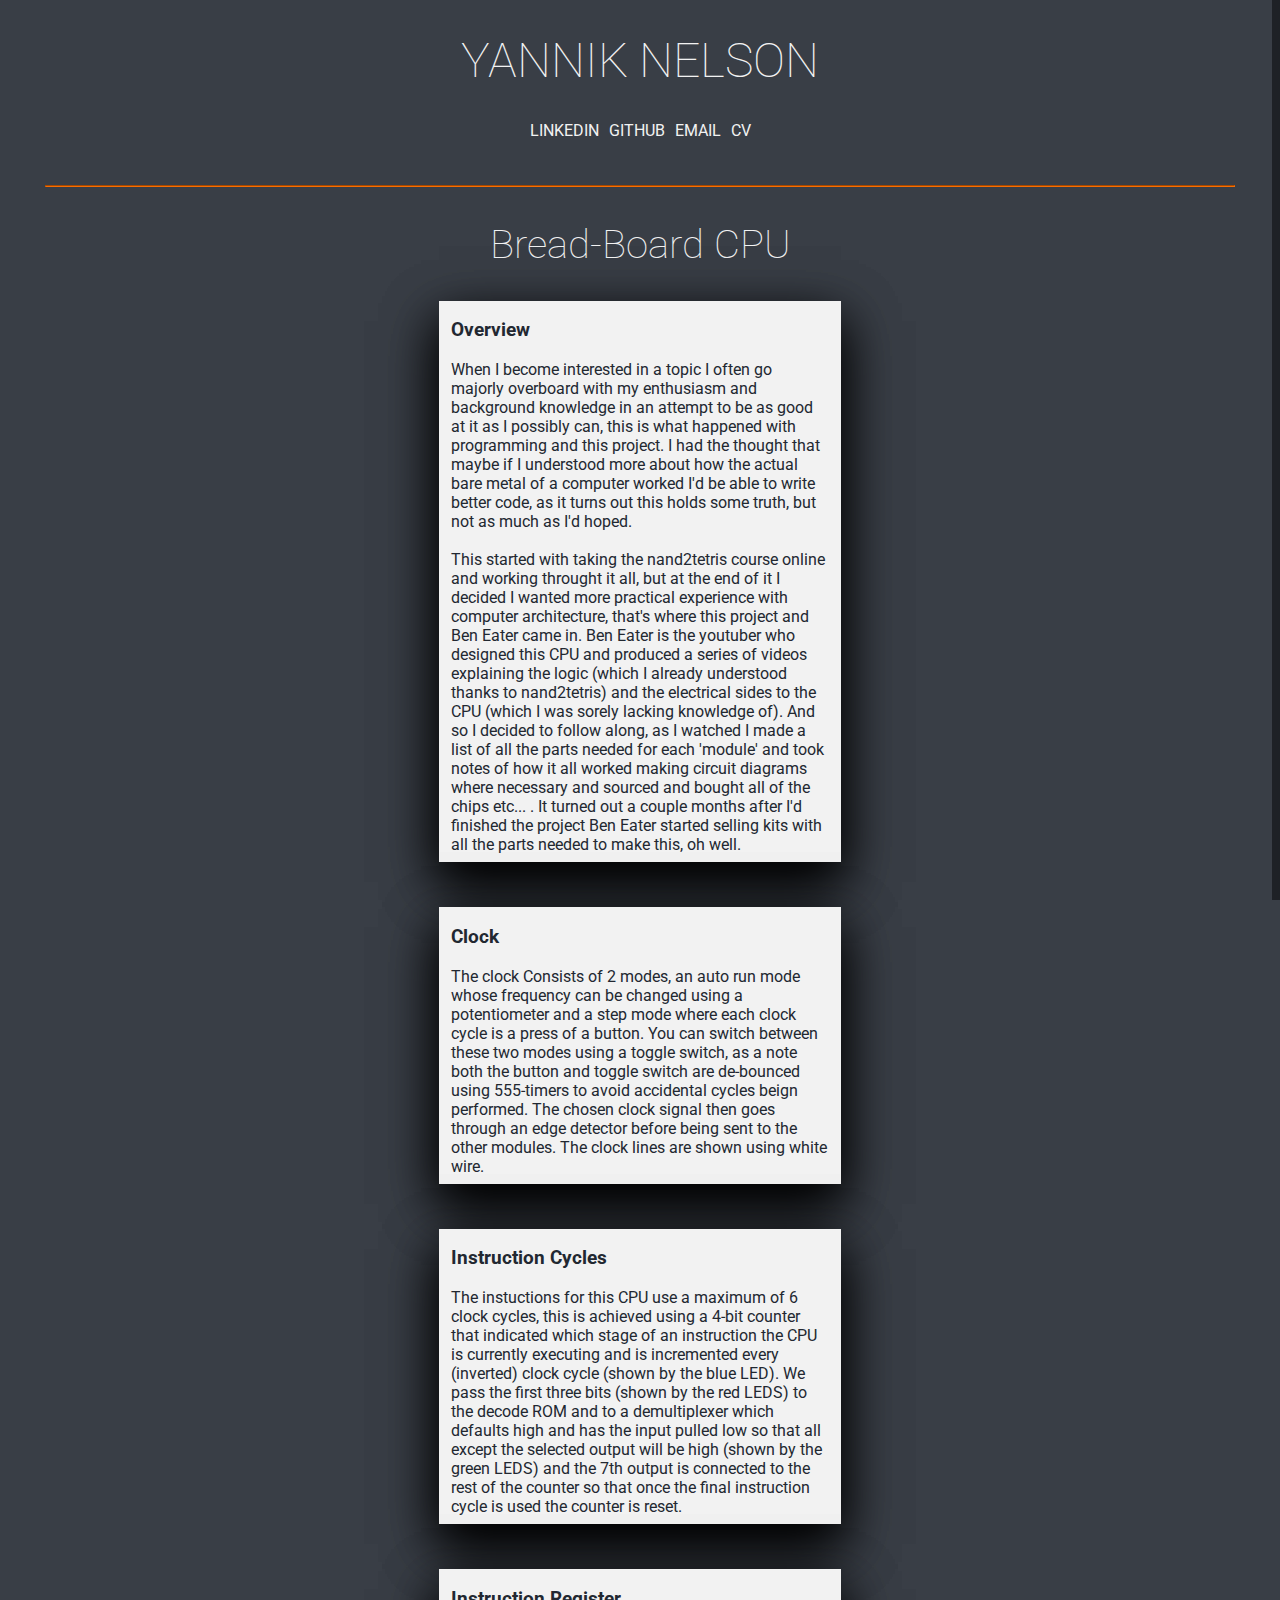
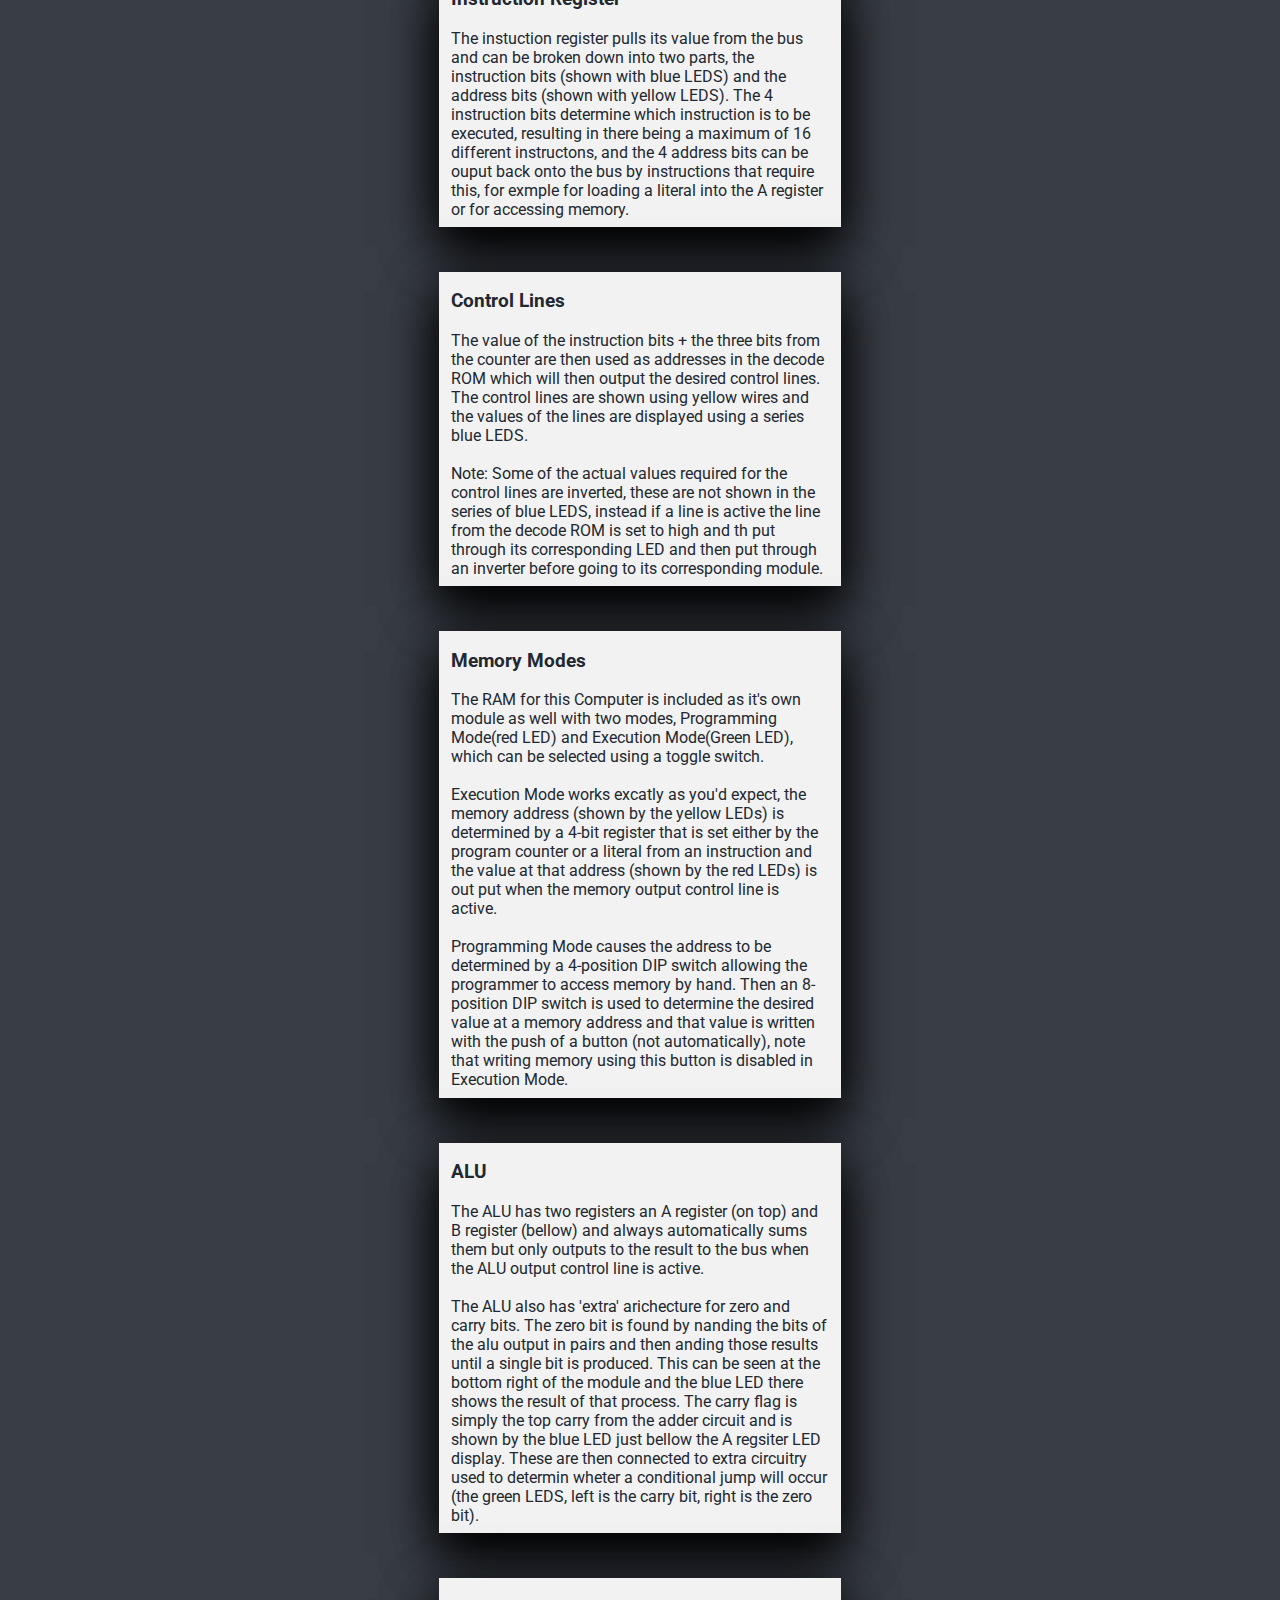
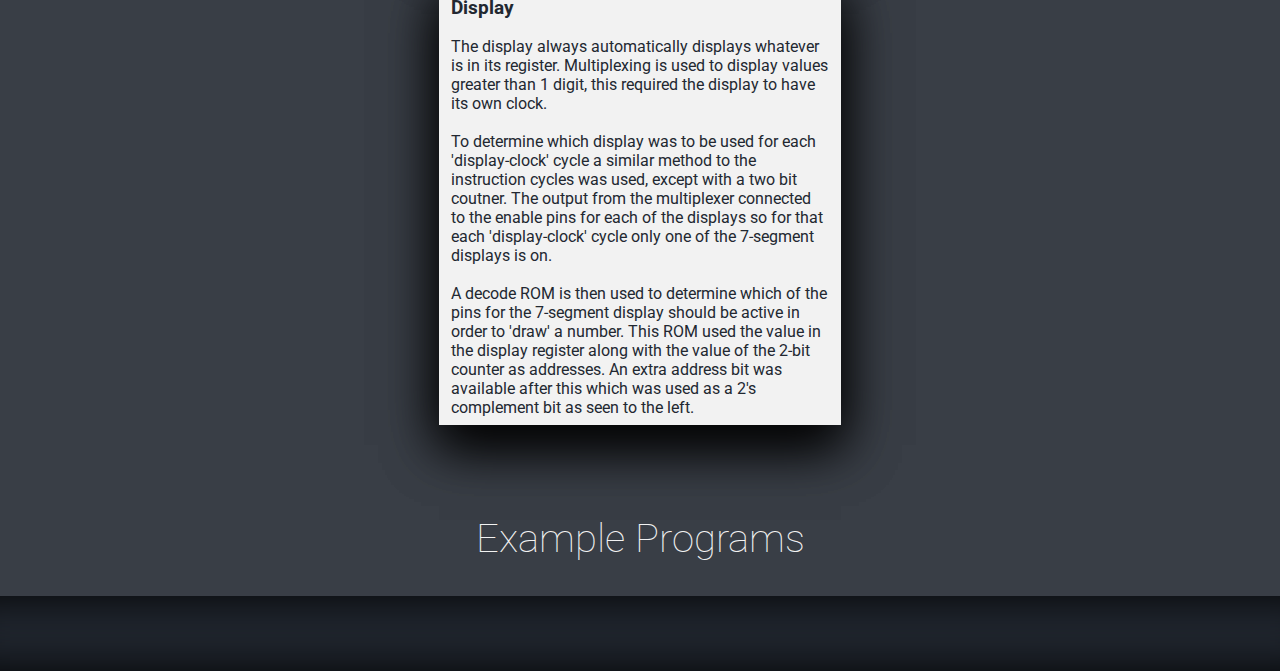
==== BreadBoardCPU.html @ 8fcc17ab "almost completed BBCPU blog" ====
<!DOCTYPE html>
<html lang="en">
  <head>
    <meta charset="UTF-8" />
    <meta name="viewport" content="width=device-width, initial-scale=1.0" />
    <link rel="stylesheet" href="CSS/main.min.css" />
    <link rel="stylesheet" href="CSS/blogPost.min.css" />
    <link href="/favicon.ico" rel="icon" type="image/x-icon" />
    <title>Yannik Nelson - BreadBoard CPU</title>
  </head>
  <body>
    <div id="scrollbar"></div>
    <div id="scrollThumb"></div>
    <header>
      <div class="header-container">
        <div class="content">
          <h1><a href="index.html">Yannik Nelson</a></h1>
          <div class="links">
            <a href="https://www.linkedin.com/in/yannik-nelson" target="_blank"
              >LinkedIn</a
            >
            <a href="https://github.com/yanniknelson" target="_blank">Github</a>
            <a href="mailto:yannikdanielnelson@gmail.com" target="_blank"
              >Email</a
            >
            <a href="Yannik-Nelson_CV.pdf" target="_blank">CV</a>
          </div>
        </div>
      </div>
      <hr />
    </header>
    <main>
      <h2>
        Bread-Board CPU
      </h2>
      <div class="content">
        <section class="paragraph left">
          <img
            src="/Images/BreadBoard-CPU-overview-annotated.png"
            alt=""
            class="second"
          />
          <div class="blogText">
            <h3>Overview</h3>
            <p class="with_header">
              When I become interested in a topic I often go majorly overboard
              with my enthusiasm and background knowledge in an attempt to be as
              good at it as I possibly can, this is what happened with
              programming and this project. I had the thought that maybe if I
              understood more about how the actual bare metal of a computer
              worked I'd be able to write better code, as it turns out this
              holds some truth, but not as much as I'd hoped.<br />
              <br />
              This started with taking the
              <a href="https://www.nand2tetris.org/">nand2tetris</a> course
              online and working throught it all, but at the end of it I decided
              I wanted more practical experience with computer architecture,
              that's where this project and
              <a href="https://www.youtube.com/user/eaterbc">Ben Eater</a> came
              in. Ben Eater is the youtuber who designed this CPU and produced a
              series of videos explaining the logic (which I already understood
              thanks to nand2tetris) and the electrical sides to the CPU (which
              I was sorely lacking knowledge of). And so I decided to follow
              along, as I watched I made a list of all the parts needed for each
              'module' and took notes of how it all worked making circuit
              diagrams where necessary and sourced and bought all of the chips
              etc... . It turned out a couple months after I'd finished the
              project Ben Eater started selling kits with all the parts needed
              to make this, oh well.
            </p>
          </div>
        </section>
        <section class="paragraph right">
          <img src="/Images/clock-modes.gif" alt="" class="first" />
          <div class="blogText">
            <h3>Clock</h3>
            <p class="with_header">
              The clock Consists of 2 modes, an auto run mode whose frequency
              can be changed using a potentiometer and a step mode where each
              clock cycle is a press of a button. You can switch between these
              two modes using a toggle switch, as a note both the button and
              toggle switch are de-bounced using 555-timers to avoid accidental
              cycles beign performed. The chosen clock signal then goes through
              an edge detector before being sent to the other modules. The clock
              lines are shown using white wire.
            </p>
          </div>
        </section>
        <section class="paragraph left">
          <img src="/Images/Instruction-Cycles.gif" alt="" class="second" />
          <div class="blogText">
            <h3>Instruction Cycles</h3>
            <p class="with_header">
              The instuctions for this CPU use a maximum of 6 clock cycles, this
              is achieved using a 4-bit counter that indicated which stage of an
              instruction the CPU is currently executing and is incremented
              every (inverted) clock cycle (shown by the blue LED). We pass the
              first three bits (shown by the red LEDS) to the decode ROM and to
              a demultiplexer which defaults high and has the input pulled low
              so that all except the selected output will be high (shown by the
              green LEDS) and the 7th output is connected to the rest of the
              counter so that once the final instruction cycle is used the
              counter is reset.
            </p>
          </div>
        </section>
        <section class="paragraph right">
          <img src="/Images/instruction-bits.gif" alt="" class="first" />
          <div class="blogText">
            <h3>Instruction Register</h3>
            <p class="with_header">
              The instuction register pulls its value from the bus and can be
              broken down into two parts, the instruction bits (shown with blue
              LEDS) and the address bits (shown with yellow LEDS). The 4
              instruction bits determine which instruction is to be executed,
              resulting in there being a maximum of 16 different instructons,
              and the 4 address bits can be ouput back onto the bus by
              instructions that require this, for exmple for loading a literal
              into the A register or for accessing memory.
            </p>
          </div>
        </section>
        <section class="paragraph left">
          <img src="/Images/Control_lines.gif" alt="" class="second" />
          <div class="blogText">
            <h3>Control Lines</h3>
            <p class="with_header">
              The value of the instruction bits + the three bits from the
              counter are then used as addresses in the decode ROM which will
              then output the desired control lines. The control lines are shown
              using yellow wires and the values of the lines are displayed using
              a series blue LEDS.<br />
              <br />
              Note: Some of the actual values required for the control lines are
              inverted, these are not shown in the series of blue LEDS, instead
              if a line is active the line from the decode ROM is set to high
              and th put through its corresponding LED and then put through an
              inverter before going to its corresponding module.
            </p>
          </div>
        </section>
        <section class="paragraph right">
          <img src="/Images/Memory-Modes.gif" alt="" class="first" />
          <div class="blogText">
            <h3>Memory Modes</h3>
            <p class="with_header">
              The RAM for this Computer is included as it's own module as well
              with two modes, Programming Mode(red LED) and Execution Mode(Green
              LED), which can be selected using a toggle switch.<br />
              <br />
              Execution Mode works excatly as you'd expect, the memory address
              (shown by the yellow LEDs) is determined by a 4-bit register that
              is set either by the program counter or a literal from an
              instruction and the value at that address (shown by the red LEDs)
              is out put when the memory output control line is active.<br />
              <br />
              Programming Mode causes the address to be determined by a
              4-position DIP switch allowing the programmer to access memory by
              hand. Then an 8-position DIP switch is used to determine the
              desired value at a memory address and that value is written with
              the push of a button (not automatically), note that writing memory
              using this button is disabled in Execution Mode.
            </p>
          </div>
        </section>
        <section class="paragraph left">
          <img src="/Images/ALU-flags.gif" alt="" class="second" />
          <div class="blogText">
            <h3>ALU</h3>
            <p class="with_header">
              The ALU has two registers an A register (on top) and B register
              (bellow) and always automatically sums them but only outputs to
              the result to the bus when the ALU output control line is active.
              <br />
              <br />
              The ALU also has 'extra' arichecture for zero and carry bits. The
              zero bit is found by nanding the bits of the alu output in pairs
              and then anding those results until a single bit is produced. This
              can be seen at the bottom right of the module and the blue LED
              there shows the result of that process. The carry flag is simply
              the top carry from the adder circuit and is shown by the blue LED
              just bellow the A regsiter LED display. These are then connected
              to extra circuitry used to determin wheter a conditional jump will
              occur (the green LEDS, left is the carry bit, right is the zero
              bit).
            </p>
          </div>
        </section>
        <section class="paragraph right">
          <img src="/Images/2scomplement-display.gif" alt="" class="first" />
          <div class="blogText">
            <h3>Display</h3>
            <p class="with_header">
              The display always automatically displays whatever is in its
              register. Multiplexing is used to display values greater than 1
              digit, this required the display to have its own clock.<br />
              <br />
              To determine which display was to be used for each 'display-clock'
              cycle a similar method to the instruction cycles was used, except
              with a two bit coutner. The output from the multiplexer connected
              to the enable pins for each of the displays so for that each
              'display-clock' cycle only one of the 7-segment displays is on.<br />
              <br />
              A decode ROM is then used to determine which of the pins for the
              7-segment display should be active in order to 'draw' a number.
              This ROM used the value in the display register along with the
              value of the 2-bit counter as addresses. An extra address bit was
              available after this which was used as a 2's complement bit as
              seen to the left.
            </p>
          </div>
        </section>
        <div style="clear: both;"></div>
      </div>
      <h2>Example Programs</h2>
      <div class="examples">
        <img src="/Images/42.gif" alt="" />
        <img src="/Images/fib.gif" alt="" />
      </div>
    </main>
    <script src="/JavaScript/Scroll.js"></script>
  </body>
</html>
---- CSS/main.min.css ----
@import url("https://fonts.googleapis.com/css2?family=Roboto:ital,wght@0,100;0,300;0,400;0,500;0,700;0,900;1,100;1,300;1,400;1,500;1,700;1,900&display=swap");*{-webkit-box-sizing:border-box;box-sizing:border-box}body{margin:0;padding:0;background-color:#393e46;color:#f2f2f2;font-family:Roboto, sans-serif}::-webkit-scrollbar{width:0}#scrollbar{position:fixed;right:0;top:0;width:0.5rem;height:100%;background:#00000075}#scrollThumb{position:fixed;right:0;top:0;width:0.5rem;height:100%;background:#f96d00}#scrollThumb:before{content:"";position:absolute;left:0;top:0;width:100%;height:100%;background:#f96d00;-webkit-filter:blur(10px);filter:blur(10px)}h1,h2{font-weight:100}h1{font-size:3em}h2{font-size:2.5em}header .header-container{text-transform:uppercase;text-align:center;display:-webkit-box;display:-ms-flexbox;display:flex;-webkit-box-pack:center;-ms-flex-pack:center;justify-content:center;-webkit-box-align:end;-ms-flex-align:end;align-items:flex-end;padding:5vh;padding-top:0}header .header-container .content{padding-top:0}header .header-container .content h1 a{text-decoration:none;color:inherit}header .header-container .content .links{list-style-type:none;display:-webkit-box;display:-ms-flexbox;display:flex;-webkit-box-pack:center;-ms-flex-pack:center;justify-content:center;margin-top:1rem;width:100%}header .header-container .content .links a{text-align:center;color:#f2f2f2;text-decoration:none;padding:0 5px 0 5px}header hr{background-color:#000;margin:0 5vh 0vh 5vh;border-color:#f96d00}main{width:100%}.practical-container{display:-webkit-box;display:-ms-flexbox;display:flex;-webkit-box-pack:space-evenly;-ms-flex-pack:space-evenly;justify-content:space-evenly;-webkit-box-align:center;-ms-flex-align:center;align-items:center;-ms-flex-wrap:wrap;flex-wrap:wrap;padding:37.5px 0 37.5px 0;font-size:16px;width:100%;-webkit-box-shadow:0 50px 50px -50px #000 inset, 0 -50px 50px -50px #000 inset;box-shadow:0 50px 50px -50px #000 inset, 0 -50px 50px -50px #000 inset;background-color:#222831}.coding-container{display:-webkit-box;display:-ms-flexbox;display:flex;-webkit-box-orient:horizontal;-webkit-box-direction:normal;-ms-flex-direction:row;flex-direction:row;-ms-flex-wrap:wrap;flex-wrap:wrap;-webkit-box-pack:space-evenly;-ms-flex-pack:space-evenly;justify-content:space-evenly;-webkit-box-align:center;-ms-flex-align:center;align-items:center;padding:37.5px 0 37.5px 0;font-size:16px;width:100%;-webkit-box-shadow:0 50px 50px -50px #000 inset, 0 -50px 50px -50px #000 inset;box-shadow:0 50px 50px -50px #000 inset, 0 -50px 50px -50px #000 inset;background-color:#222831}.coding-container .coding-row{display:-webkit-box;display:-ms-flexbox;display:flex;width:100%;-webkit-box-pack:space-evenly;-ms-flex-pack:space-evenly;justify-content:space-evenly;-webkit-box-align:center;-ms-flex-align:center;align-items:center}.under-construction{width:300px;height:200px;position:absolute;z-index:2}.card{-ms-flex-preferred-size:20%;flex-basis:20%;position:relative;margin:15px}.card .face{width:300px;height:200px;-webkit-transition:0.5s;transition:0.5s}.card .face.card-top{position:relative;color:#fff;background:#333;display:-webkit-box;display:-ms-flexbox;display:flex;-webkit-box-pack:center;-ms-flex-pack:center;justify-content:center;-webkit-box-align:center;-ms-flex-align:center;align-items:center;z-index:1;-webkit-transform:translateY(100px);transform:translateY(100px)}.card .face.card-top .content{display:-webkit-box;display:-ms-flexbox;display:flex;-webkit-box-pack:center;-ms-flex-pack:center;justify-content:center;-webkit-box-align:center;-ms-flex-align:center;align-items:center;opacity:0.2;-webkit-transition:0.5s;transition:0.5s;text-align:left}.card .face.card-top .content img{max-width:100px;max-height:113.84px}.card .face.card-top .content h3{padding-left:10px;max-width:150px;text-align:center}.card .face.card-descrip{position:relative;background:#f2f2f2;display:-webkit-box;display:-ms-flexbox;display:flex;-webkit-box-orient:vertical;-webkit-box-direction:normal;-ms-flex-direction:column;flex-direction:column;-webkit-box-pack:center;-ms-flex-pack:center;justify-content:center;-webkit-box-align:center;-ms-flex-align:center;align-items:center;padding:20px;-webkit-box-sizing:border-box;box-sizing:border-box;-webkit-transform:translateY(-100px);transform:translateY(-100px);color:#000}.card .face.card-descrip .cardshadow{width:300px;height:200px;-webkit-transition:0.5s;transition:0.5s;position:absolute;-webkit-box-shadow:0 20px 50px rgba(0,0,0,0.8);box-shadow:0 20px 50px rgba(0,0,0,0.8);z-index:-1}.card .face.card-descrip p{margin:0;padding:0}.card .face.card-descrip a{margin:10px 0 0;display:inline-block;text-decoration:none;color:#000;font-weight:900;padding:5px;border:1px solid #333}.card .face.card-descrip a:hover{background:#333;color:#fff}.card:hover .face.card-top{background:#f96d00;-webkit-transform:translateY(0px);transform:translateY(0px)}.card:hover .face.card-top .content{opacity:1}.card:hover #BBCPU{background:#f91313}.card:hover #LEDMSK{background:#00db29}.card:hover #GMBZ{background:#46a6ff}.card:hover .face.card-descrip{-webkit-transform:translateY(0px);transform:translateY(0px);-webkit-box-shadow:none;box-shadow:none}.card:hover .face.card-descrip .cardshadow{height:400px;-webkit-transform:translateY(-100px);transform:translateY(-100px)}
/*# sourceMappingURL=main.min.css.map */
---- CSS/blogPost.min.css ----
*{-webkit-box-sizing:border-box;box-sizing:border-box}body{margin:0;padding:0;width:100vw}main{margin:none;padding:none;width:100%;height:100%}main h2{text-align:left;padding-left:5vw}main .examples{display:-webkit-box;display:-ms-flexbox;display:flex;-webkit-box-pack:space-evenly;-ms-flex-pack:space-evenly;justify-content:space-evenly;-webkit-box-align:center;-ms-flex-align:center;align-items:center;-ms-flex-wrap:wrap;flex-wrap:wrap;padding:37.5px 0 37.5px 0;font-size:16px;width:100%;-webkit-box-shadow:0 50px 50px -50px #000 inset, 0 -50px 50px -50px #000 inset;box-shadow:0 50px 50px -50px #000 inset, 0 -50px 50px -50px #000 inset;background-color:#222831}main .content{margin-left:3vw;margin-right:3vw;height:100%}main .content .right{float:right}main .content .left{float:left}main .content .paragraph{display:-webkit-box;display:-ms-flexbox;display:flex;-webkit-box-shadow:0 20px 50px rgba(0,0,0,0.8);box-shadow:0 20px 50px rgba(0,0,0,0.8);margin-bottom:5vh;max-width:90%;background:#f2f2f2}main .content .paragraph img{max-height:40vh}main .content .paragraph .blogText{min-height:-webkit-fit-content;min-height:-moz-fit-content;min-height:fit-content}main .content .paragraph .blogText h3{color:#222831;padding:0 0 0 3%}main .content .paragraph .blogText p{color:#222831;padding:5% 3% 2% 3%;margin:0}main .content .paragraph .blogText .with_header{padding:0 3% 2% 3%}main .content .paragraph .blogText a{text-decoration:none;color:#222831}main .content .paragraph .blogText a:hover{font-weight:800}main .content .paragraph .second{-webkit-box-ordinal-group:3;-ms-flex-order:2;order:2}@media screen and (max-width: 1350px), screen and (max-width: 600px){main .content{margin:auto;margin-bottom:5vh;display:-webkit-box;display:-ms-flexbox;display:flex;-webkit-box-orient:vertical;-webkit-box-direction:normal;-ms-flex-direction:column;flex-direction:column;width:100%}main .examples{-webkit-box-orient:vertical;-webkit-box-direction:normal;-ms-flex-direction:column;flex-direction:column;margin:auto}main .paragraph{height:-webkit-fit-content;height:-moz-fit-content;height:fit-content;max-height:none;max-width:none;width:402px;float:none;-webkit-box-orient:vertical;-webkit-box-direction:normal;-ms-flex-direction:column;flex-direction:column;max-width:-webkit-min-content;max-width:-moz-min-content;max-width:min-content;margin:auto;margin-top:0}main .paragraph img{-webkit-box-ordinal-group:2;-ms-flex-order:1;order:1;max-height:none;max-width:none;height:auto;width:402px;float:none}main .paragraph .blogText{-webkit-box-ordinal-group:3;-ms-flex-order:2;order:2;-webkit-box-shadow:0 20px 50px rgba(0,0,0,0.8);box-shadow:0 20px 50px rgba(0,0,0,0.8)}main h2{text-align:center;padding-left:0}}
/*# sourceMappingURL=blogPost.min.css.map */
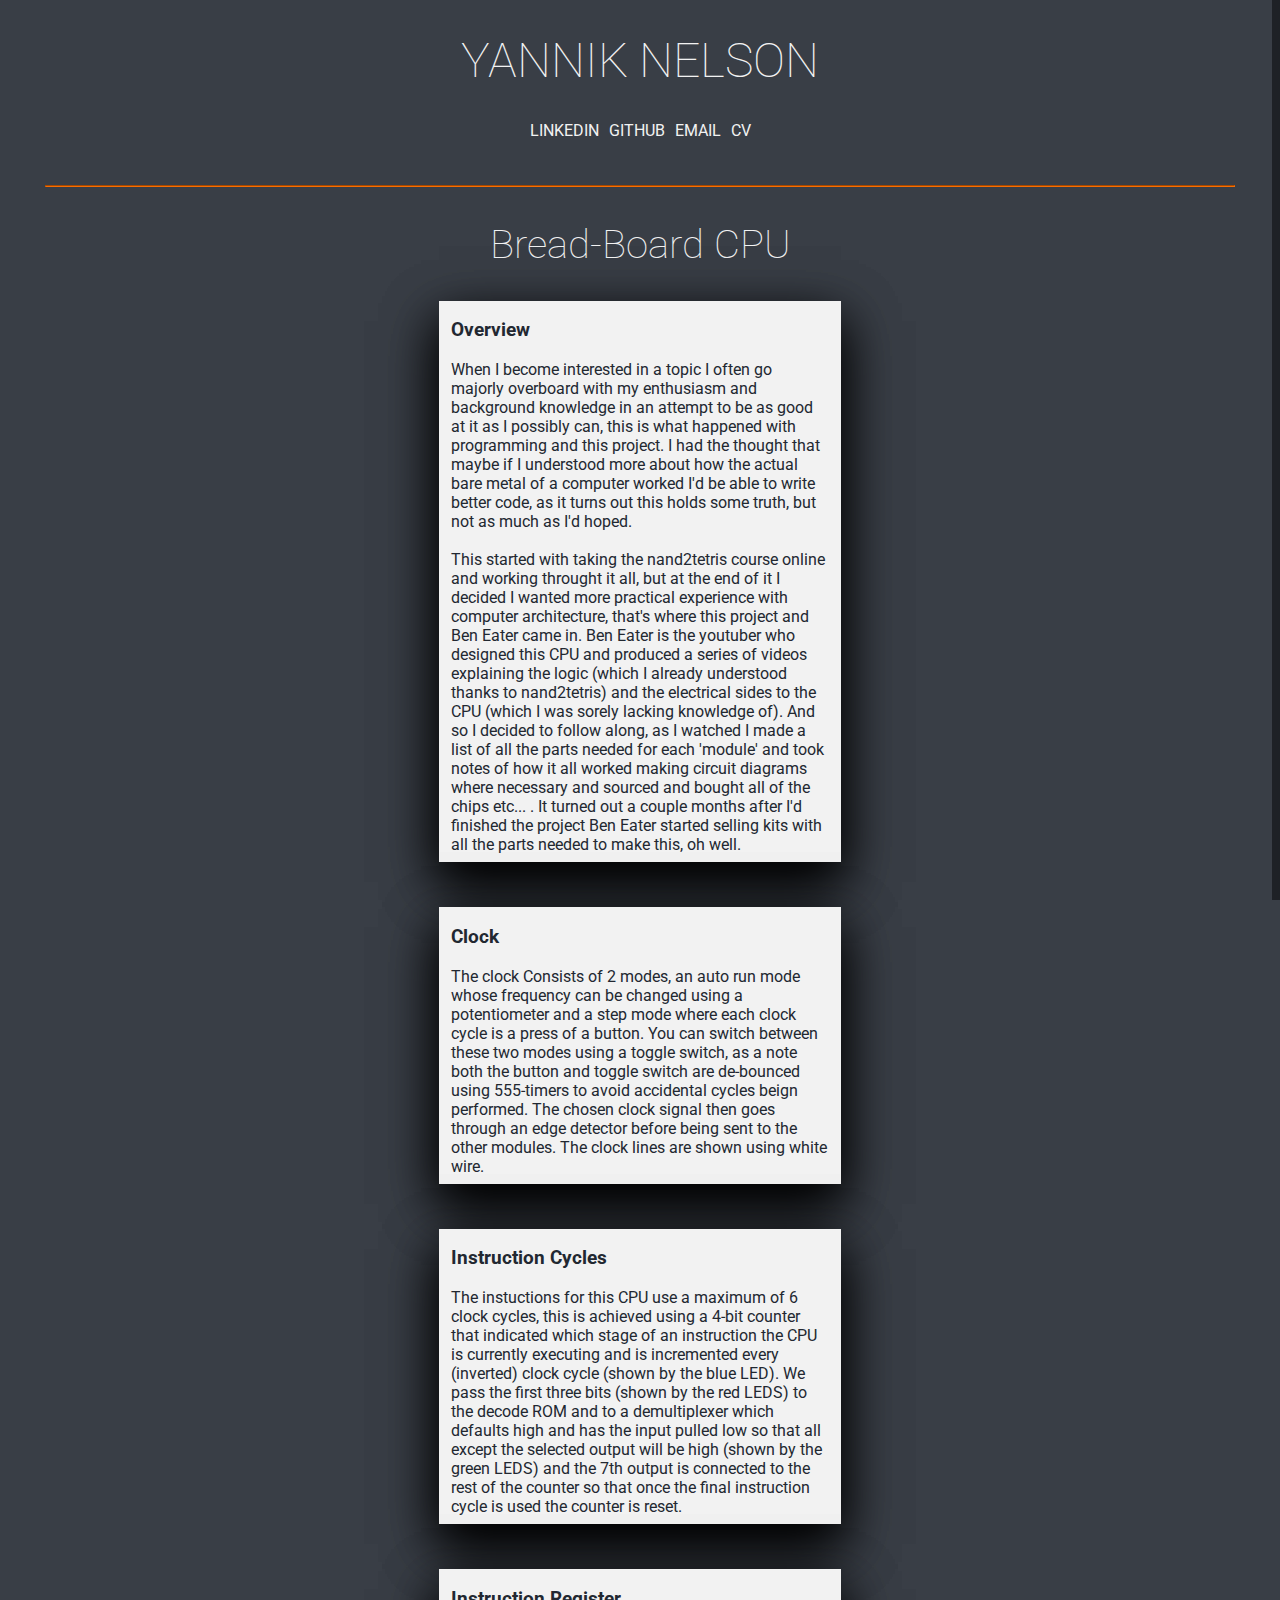
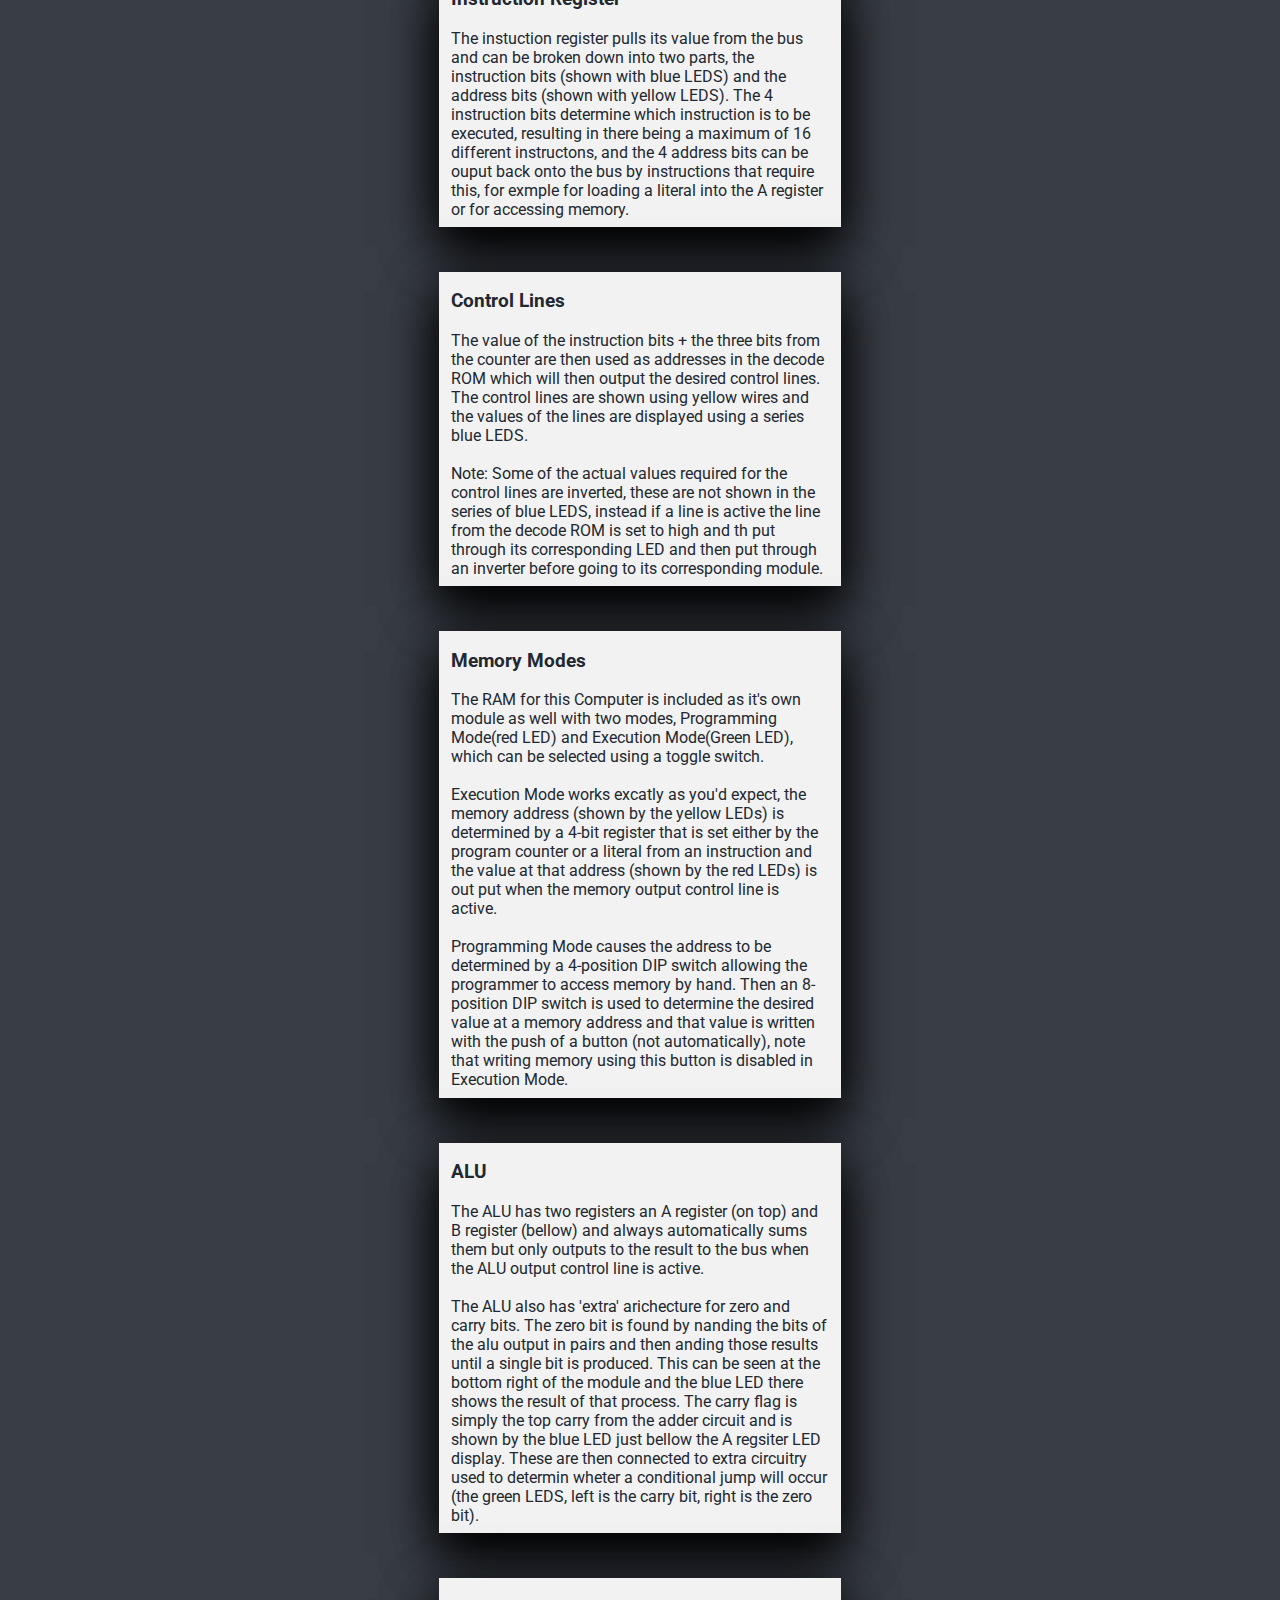
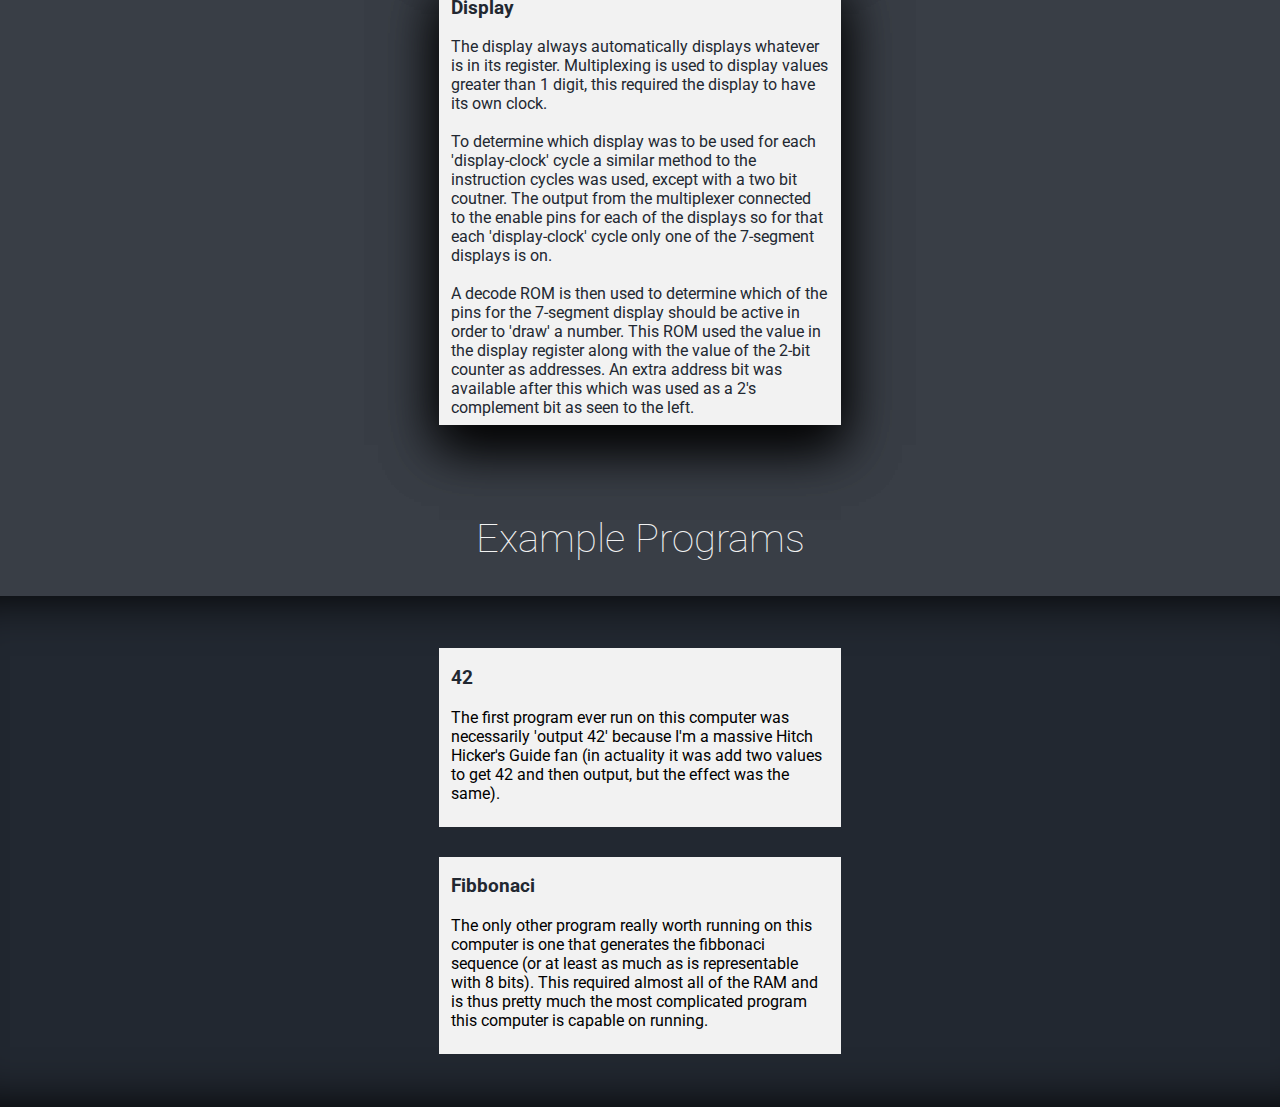
==== commit cd72974f: "BreadBoardCPU Blog finsihed" ====
--- a/BreadBoardCPU.html
+++ b/BreadBoardCPU.html
@@ -214,8 +214,31 @@
       </div>
       <h2>Example Programs</h2>
       <div class="examples">
-        <img src="/Images/42.gif" alt="" />
-        <img src="/Images/fib.gif" alt="" />
+        <div class="example">
+          <img src="/Images/42.gif" alt="" />
+          <div class="extext">
+            <h3>42</h3>
+            <p>
+              The first program ever run on this computer was necessarily
+              'output 42' because I'm a massive Hitch Hicker's Guide fan (in
+              actuality it was add two values to get 42 and then output, but the
+              effect was the same).
+            </p>
+          </div>
+        </div>
+        <div class="example">
+          <img src="/Images/fib.gif" alt="" />
+          <div class="extext">
+            <h3>Fibbonaci</h3>
+            <p>
+              The only other program really worth running on this computer is
+              one that generates the fibbonaci sequence (or at least as much as
+              is representable with 8 bits). This required almost all of the RAM
+              and is thus pretty much the most complicated program this computer
+              is capable on running.
+            </p>
+          </div>
+        </div>
       </div>
     </main>
     <script src="/JavaScript/Scroll.js"></script>
--- a/CSS/blogPost.min.css
+++ b/CSS/blogPost.min.css
@@ -1,2 +1,2 @@
-*{-webkit-box-sizing:border-box;box-sizing:border-box}body{margin:0;padding:0;width:100vw}main{margin:none;padding:none;width:100%;height:100%}main h2{text-align:left;padding-left:5vw}main .examples{display:-webkit-box;display:-ms-flexbox;display:flex;-webkit-box-pack:space-evenly;-ms-flex-pack:space-evenly;justify-content:space-evenly;-webkit-box-align:center;-ms-flex-align:center;align-items:center;-ms-flex-wrap:wrap;flex-wrap:wrap;padding:37.5px 0 37.5px 0;font-size:16px;width:100%;-webkit-box-shadow:0 50px 50px -50px #000 inset, 0 -50px 50px -50px #000 inset;box-shadow:0 50px 50px -50px #000 inset, 0 -50px 50px -50px #000 inset;background-color:#222831}main .content{margin-left:3vw;margin-right:3vw;height:100%}main .content .right{float:right}main .content .left{float:left}main .content .paragraph{display:-webkit-box;display:-ms-flexbox;display:flex;-webkit-box-shadow:0 20px 50px rgba(0,0,0,0.8);box-shadow:0 20px 50px rgba(0,0,0,0.8);margin-bottom:5vh;max-width:90%;background:#f2f2f2}main .content .paragraph img{max-height:40vh}main .content .paragraph .blogText{min-height:-webkit-fit-content;min-height:-moz-fit-content;min-height:fit-content}main .content .paragraph .blogText h3{color:#222831;padding:0 0 0 3%}main .content .paragraph .blogText p{color:#222831;padding:5% 3% 2% 3%;margin:0}main .content .paragraph .blogText .with_header{padding:0 3% 2% 3%}main .content .paragraph .blogText a{text-decoration:none;color:#222831}main .content .paragraph .blogText a:hover{font-weight:800}main .content .paragraph .second{-webkit-box-ordinal-group:3;-ms-flex-order:2;order:2}@media screen and (max-width: 1350px), screen and (max-width: 600px){main .content{margin:auto;margin-bottom:5vh;display:-webkit-box;display:-ms-flexbox;display:flex;-webkit-box-orient:vertical;-webkit-box-direction:normal;-ms-flex-direction:column;flex-direction:column;width:100%}main .examples{-webkit-box-orient:vertical;-webkit-box-direction:normal;-ms-flex-direction:column;flex-direction:column;margin:auto}main .paragraph{height:-webkit-fit-content;height:-moz-fit-content;height:fit-content;max-height:none;max-width:none;width:402px;float:none;-webkit-box-orient:vertical;-webkit-box-direction:normal;-ms-flex-direction:column;flex-direction:column;max-width:-webkit-min-content;max-width:-moz-min-content;max-width:min-content;margin:auto;margin-top:0}main .paragraph img{-webkit-box-ordinal-group:2;-ms-flex-order:1;order:1;max-height:none;max-width:none;height:auto;width:402px;float:none}main .paragraph .blogText{-webkit-box-ordinal-group:3;-ms-flex-order:2;order:2;-webkit-box-shadow:0 20px 50px rgba(0,0,0,0.8);box-shadow:0 20px 50px rgba(0,0,0,0.8)}main h2{text-align:center;padding-left:0}}
+*{-webkit-box-sizing:border-box;box-sizing:border-box}body{margin:0;padding:0;width:100vw}main{margin:none;padding:none;width:100%;height:100%}main h2{text-align:left;padding-left:5vw}main .examples{display:-webkit-box;display:-ms-flexbox;display:flex;-webkit-box-pack:space-evenly;-ms-flex-pack:space-evenly;justify-content:space-evenly;-webkit-box-align:center;-ms-flex-align:center;align-items:center;-ms-flex-wrap:wrap;flex-wrap:wrap;padding:37.5px 0 37.5px 0;font-size:16px;width:100%;-webkit-box-shadow:0 50px 50px -50px #000 inset, 0 -50px 50px -50px #000 inset;box-shadow:0 50px 50px -50px #000 inset, 0 -50px 50px -50px #000 inset;background-color:#222831}main .example{display:-webkit-box;display:-ms-flexbox;display:flex;-webkit-box-orient:vertical;-webkit-box-direction:normal;-ms-flex-direction:column;flex-direction:column;-ms-flex-wrap:wrap;flex-wrap:wrap;width:500px;color:black;margin-bottom:5vh}main .example img{max-width:500px;max-height:477px}main .extext{background:#f2f2f2}main .extext h3{color:#222831;padding:0 0 0 3%}main .extext p{padding:0 3% 2% 3%}main .content{margin-left:3vw;margin-right:3vw;height:100%}main .content .right{float:right}main .content .left{float:left}main .content .paragraph{display:-webkit-box;display:-ms-flexbox;display:flex;-webkit-box-shadow:0 20px 50px rgba(0,0,0,0.8);box-shadow:0 20px 50px rgba(0,0,0,0.8);margin-bottom:5vh;max-width:90%;background:#f2f2f2}main .content .paragraph img{max-height:40vh}main .content .paragraph .blogText{min-height:-webkit-fit-content;min-height:-moz-fit-content;min-height:fit-content}main .content .paragraph .blogText h3{color:#222831;padding:0 0 0 3%}main .content .paragraph .blogText p{color:#222831;padding:5% 3% 2% 3%;margin:0}main .content .paragraph .blogText .with_header{padding:0 3% 2% 3%}main .content .paragraph .blogText a{text-decoration:none;color:#222831}main .content .paragraph .blogText a:hover{font-weight:800}main .content .paragraph .second{-webkit-box-ordinal-group:3;-ms-flex-order:2;order:2}@media screen and (max-width: 1350px), screen and (max-width: 600px){main .content{margin:auto;margin-bottom:5vh;display:-webkit-box;display:-ms-flexbox;display:flex;-webkit-box-orient:vertical;-webkit-box-direction:normal;-ms-flex-direction:column;flex-direction:column;width:100%}main .examples{margin:auto;display:-webkit-box;display:-ms-flexbox;display:flex;-webkit-box-orient:vertical;-webkit-box-direction:normal;-ms-flex-direction:column;flex-direction:column;-webkit-box-pack:justify;-ms-flex-pack:justify;justify-content:space-between;-webkit-box-align:center;-ms-flex-align:center;align-items:center;width:100%}main .example{margin:15px;width:402px}main .example img{width:402px}main .paragraph{height:-webkit-fit-content;height:-moz-fit-content;height:fit-content;max-height:none;max-width:none;width:402px;float:none;-webkit-box-orient:vertical;-webkit-box-direction:normal;-ms-flex-direction:column;flex-direction:column;max-width:-webkit-min-content;max-width:-moz-min-content;max-width:min-content;margin:auto;margin-top:0}main .paragraph img{-webkit-box-ordinal-group:2;-ms-flex-order:1;order:1;max-height:none;max-width:none;height:auto;width:402px;float:none}main .paragraph .blogText{-webkit-box-ordinal-group:3;-ms-flex-order:2;order:2;-webkit-box-shadow:0 20px 50px rgba(0,0,0,0.8);box-shadow:0 20px 50px rgba(0,0,0,0.8)}main h2{text-align:center;padding-left:0}}
 /*# sourceMappingURL=blogPost.min.css.map */